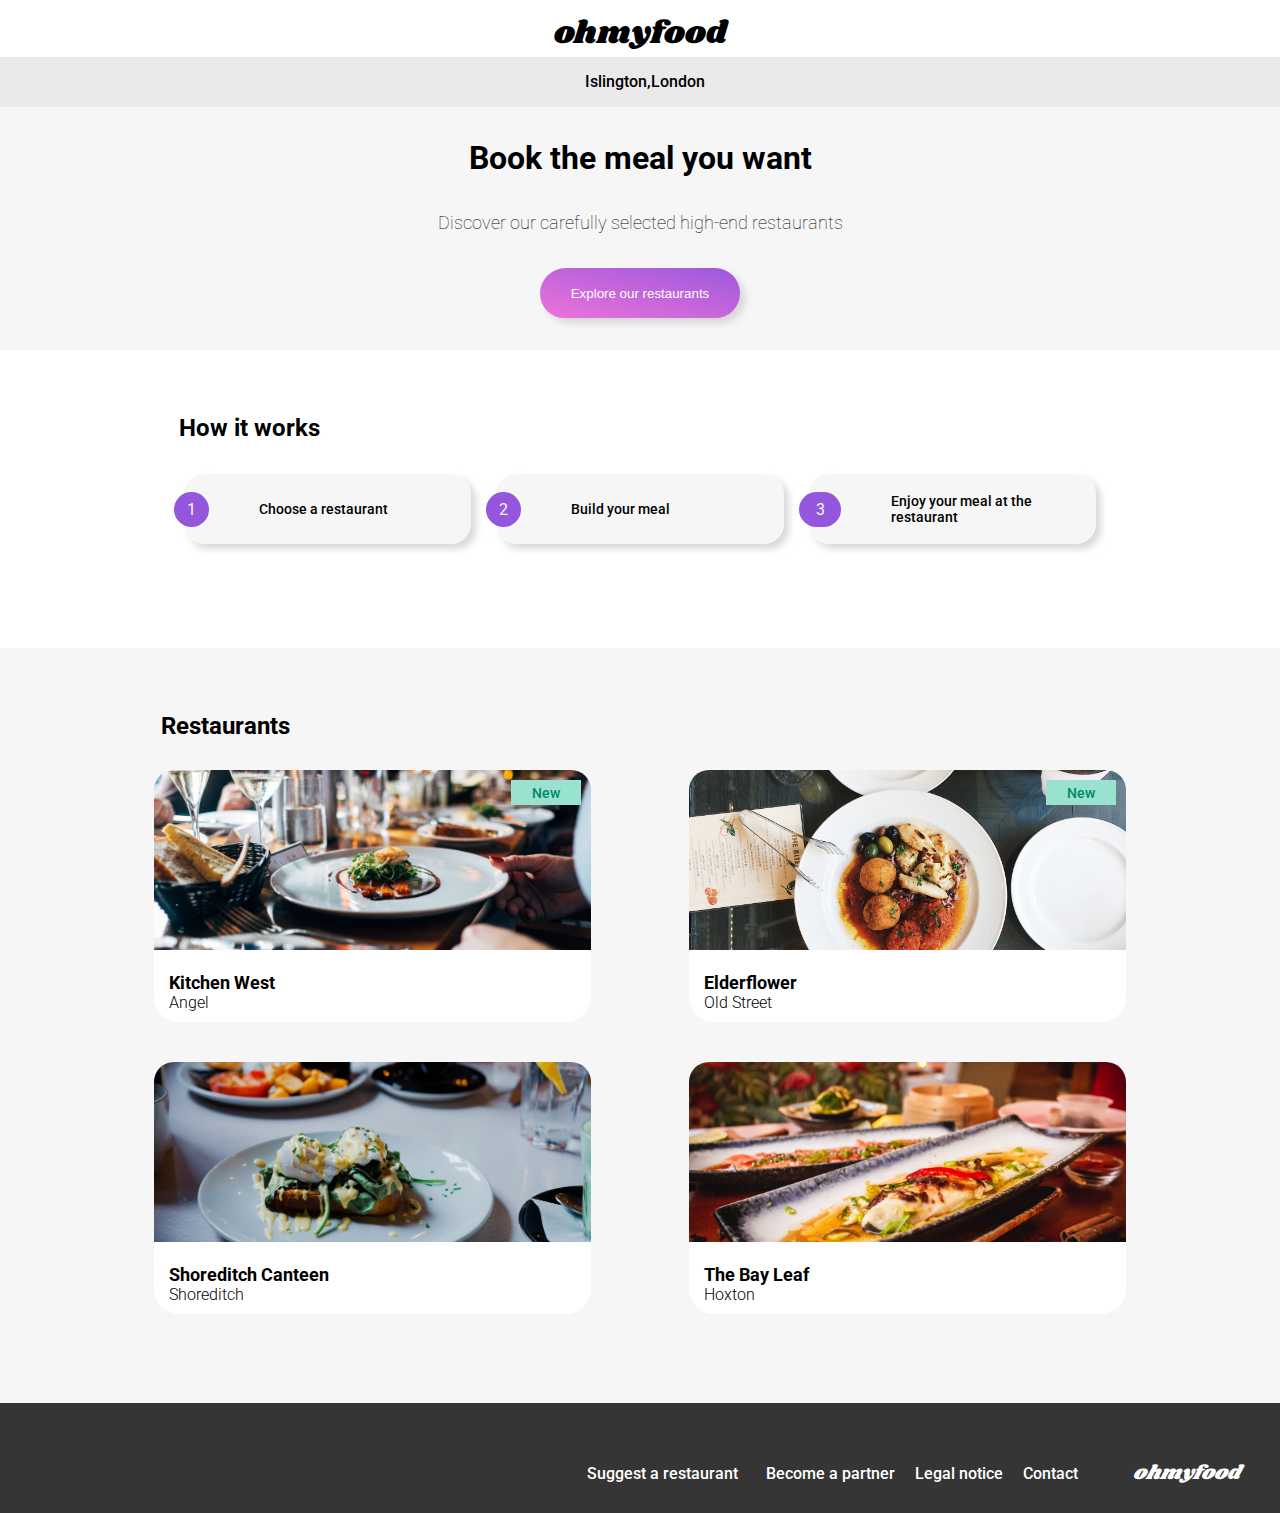
==== index.html @ 900056f0 "updated" ====
<!DOCTYPE html>
<html lang="en">
  <head>
    <meta charset="UTF-8" />
    <meta name="viewport" content="width=device-width, initial-scale=1.0" />
    <link
      rel="stylesheet"
      href="https://fonts.googleapis.com/css?family=Roboto"
    />
    <link
      rel="stylesheet"
      href="https://fonts.googleapis.com/css?family=Shrikhand"
    />
    <link
      rel="stylesheet"
      href="https://cdnjs.cloudflare.com/ajax/libs/font-awesome/6.2.1/css/all.min.css"
      integrity="sha512-MV7K8+y+gLIBoVD59lQIYicR65iaqukzvf/nwasF0nqhPay5w/9lJmVM2hMDcnK1OnMGCdVK+iQrJ7lzPJQd1w=="
      crossorigin="anonymous"
      referrerpolicy="no-referrer"
    />

    <link rel="stylesheet" href="./css/style.css" />
    <link rel="stylesheet" href="./css/common.css" />
    <title>ohmyfood</title>
  </head>
  <body>
    <div class = "loading-spinner"></div>
    <header>
      <h1 class="logo">ohmyfood</h1>
    </header>
    <section class="location-section">
      <div class="location">
        <i class="fa-solid fa-location-dot"></i>
        <h2>Islington,London</h2>
      </div>
    </section>
    <section class="explore-section">
      <div class="explore-content">
        <h1>Book the meal you want</h1>
        <p>Discover our carefully selected high-end restaurants</p>
        <a href="#restaurant">
          <button class="explore-button">Explore our restaurants</button></a>
      </div>
    </section>
    <section class="works">
      <h1>How it works</h1>
      <div class="how-it-works">
        <div class="how-it-works-button number-1">
          <i class="fa-solid fa-mobile-screen-button grey-icon"></i>
          <p>Choose a restaurant</p>
        </div>
        <div class="how-it-works-button number-2">
          <i class="fa-solid fa-list grey-icon"></i>
          <p>Build your meal</p>
        </div>
        <div class="how-it-works-button number-3">
          <i class="fa-solid fa-store store-icon"></i>
          <p>Enjoy your meal at the restaurant</p>
        </div>
      </div>
    </section>
    <section id="restaurant" class="restaurants-section">
      <h1>Restaurants</h1>
      <div class="cards-section">
        <div class="restaurants-cards">
          <a href="./restaurants/kitchen-west.html">
            <img
              class="card-img"
              src="./Img/images/restaurants/kitchen-west.jpg"
              alt="Kitchen-west image" />
            <span class="new-card">New</span>
            <div class="card-text">
              <div>
                <h2>Kitchen West</h2>
                <p>Angel</p>
              </div></a>
              <div class="heart-icon">
                <i class="fa-solid fa-heart fill-heart"></i>
                <i class="fa-regular fa-heart fill"></i>
              </div></div>
        </div>

        <div class="restaurants-cards">
          <a href="./restaurants/elder-flower.html">
            <img
              class="card-img"
              src="./Img/images/restaurants/elder-flower.jpg"
              alt="Elderflower image"
            />
            <span class="new-card">New</span>
            <div class="card-text">
              <div>
                <h2>Elderflower</h2>
                <p>Old Street</p>
              </div></a>
              <div class="heart-icon">
                <i class="fa-solid fa-heart fill-heart"></i>
                <i class="fa-regular fa-heart"></i>
              </div>
            </div>
          
        </div>

        <div class="restaurants-cards">
          <a href="./restaurants/shoreditch.html">
          <img
            class="card-img"
            src="./Img/images/restaurants/shoreditch.jpg"
            alt="Shoreditch image"
          />
          <div class="card-text">
            <div>
              <h2>Shoreditch Canteen</h2>
              <p>Shoreditch</p>
            </div></a>
            <div class="heart-icon">
              <i class="fa-solid fa-heart fill-heart"></i>
              <i class="fa-regular fa-heart"></i>
            </div>
          </div>
          
        </div>

        <div class="restaurants-cards">
          <a href="./restaurants/bay-leaf.html">
          <img
            class="card-img"
            src="./Img/images/restaurants/bay-leaf.jpg"
            alt="Bay-leaf image"
          />
          <div class="card-text">
            <div>
              <h2>The Bay Leaf</h2>
              <p>Hoxton</p>
            </div></a>
            <div class="heart-icon">
              <i class="fa-solid fa-heart fill-heart"></i>
              <i class="fa-regular fa-heart"></i>
            </div>
          </div>
        </div>
        
      </div>
    </section>
    <footer class="footer-section">
      <h2>ohmyfood</h2>
      <div class="footer-link">
        <a href="#"
          ><div class="icon-link">
            <i class="fa-solid fa-utensils white-icon"></i>
            <p>Suggest a restaurant</p>
          </div>
        </a>
        <a href="#">
          <div class="icon-link">
            <i class="fa-solid fa-handshake-angle white-icon"></i>
            <p>Become a partner</p>
          </div></a
        >
        <a href="#"> <p>Legal notice</p></a>
        <a href="mailto:someone@example.com"><p>Contact</p></a>
      </div>
    </footer>
  </body>
</html>
---- css/style.css ----
@keyframes rotate {
  0% {
    transform: rotate(0);
  }
  100% {
    transform: rotate(360deg);
  }
}
@keyframes spin {
  from {
    transform: rotate(0turn);
  }
  to {
    transform: rotate(1turn);
  }
}
@keyframes fade {
  0% {
    opacity: 1;
    visibility: visible;
  }
  50% {
    opacity: 0;
    visibility: hidden;
  }
  100% {
    opacity: 0;
    visibility: hidden;
  }
}
.loading-spinner {
  position: absolute;
  top: 0;
  left: 0;
  width: 100vw;
  height: 100vh;
  display: flex;
  align-items: center;
  justify-content: center;
  text-align: end;
  background-color: white;
  animation-duration: 3s;
  animation-delay: 0s;
  animation-iteration-count: 1;
  animation-name: fade;
  opacity: 0;
  visibility: hidden;
}

.loading-spinner:after {
  content: "";
  width: 150px;
  height: 150px;
  margin: auto;
  line-height: 150px;
  border-radius: 50%;
  font-size: 15px;
  background-color: white;
  text-align: center;
  border: 15px solid #9356dc;
  border-top: 15px solid #ff79da;
  opacity: 1;
  visibility: visible;
  animation: spin 3s linear infinite;
}

.location-section {
  height: 50px;
  background-color: #eaeaea;
}
.location-section .location {
  display: flex;
  flex-direction: row;
  justify-content: center;
  align-items: center;
  gap: 10px;
  padding-top: 15px;
}
.location-section .location h2 {
  font-family: "Roboto", serif;
  font-weight: 500;
  font-size: 16px;
}

.explore-section {
  background-color: #f6f6f6;
}
.explore-section .explore-content {
  display: flex;
  flex-direction: column;
  padding-top: 2rem;
  padding-bottom: 2rem;
  align-items: center;
  gap: 35px;
}
.explore-section p {
  text-align: center;
  font-weight: 100;
  font-size: 18px;
}
.explore-section .explore-button {
  width: 200px;
  height: 50px;
  border-radius: 75px 73px 71px 71px;
  box-shadow: 5px 5px 7px 0px rgba(204, 204, 204, 0.75);
  background: linear-gradient(193.33deg, #9356dc -11.44%, #ff79da 123.93%);
  border: none;
  color: white;
  font-weight: 500;
}
.explore-section .explore-button:hover {
  cursor: pointer;
  background: linear-gradient(200.64deg, #9356dc -5.2%, #ff79da 110.74%), linear-gradient(0deg, rgba(255, 255, 255, 0.15), rgba(255, 255, 255, 0.15));
  box-shadow: 0px 4px 15px 0px rgba(0, 0, 0, 0.35);
}

.works {
  padding-top: 25px;
}
.works h1 {
  font-weight: 700;
  font-size: 24px;
  padding-left: 25px;
}
.works .how-it-works {
  padding-top: 32px;
  padding-bottom: 40px;
  display: flex;
  flex-direction: column;
  gap: 35px;
  align-items: center;
  justify-content: center;
}
.works p {
  font-weight: 500;
  font-size: 16px;
}
.works .how-it-works-button {
  border-radius: 20px;
  box-shadow: 5px 5px 7px 0px rgba(204, 204, 204, 0.75);
  background: #f6f6f6;
  width: 75%;
  height: 70px;
  display: flex;
  align-items: center;
  padding-left: 10px;
  padding-right: 15px;
  gap: 25px;
}
.works .grey-icon {
  color: #7e7e7e;
}
.works .store-icon {
  color: #9356dc;
}
.works .number-1::before {
  content: "1";
  height: 35px;
  width: 35px;
  border-radius: 50px;
  background: #9356dc;
  display: flex;
  align-items: center;
  justify-content: center;
  right: 20px;
  position: relative;
  color: #f6f6f6;
}
.works .number-2::before {
  content: "2";
  height: 35px;
  width: 35px;
  border-radius: 50px;
  background: #9356dc;
  display: flex;
  align-items: center;
  justify-content: center;
  right: 20px;
  position: relative;
  color: #f6f6f6;
}
.works .number-3::before {
  content: "3";
  height: 35px;
  width: 47px;
  border-radius: 50px;
  background: #9356dc;
  display: flex;
  align-items: center;
  justify-content: center;
  right: 20px;
  position: relative;
  color: #f6f6f6;
}

.restaurants-section {
  padding: 25px 5px;
  background: #f6f6f6;
}
.restaurants-section h1 {
  padding-left: 18px;
  font-size: 24px;
  font-weight: 700;
}
.restaurants-section .cards-section {
  padding-top: 15px;
  padding-bottom: 25px;
  display: flex;
  flex-direction: column;
  gap: 20px;
  align-items: center;
  justify-content: center;
}
.restaurants-section .restaurants-cards {
  display: flex;
  flex-direction: column;
  gap: 8px;
  border-radius: 25px;
  background-color: white;
  width: 90%;
  position: relative;
}
.restaurants-section .card-img {
  width: 100%;
  height: 180px;
  object-fit: cover;
  border-top-left-radius: 20px;
  border-top-right-radius: 20px;
}
.restaurants-section .new-card {
  height: 25px;
  width: 70px;
  position: absolute;
  right: 10px;
  top: 10px;
  background: #99e2d0;
  color: #008766;
  display: flex;
  justify-content: center;
  align-items: center;
  font-size: 14px;
  font-weight: 500;
  border: none;
}
.restaurants-section .card-text {
  display: flex;
  justify-content: space-between;
  padding: 10px 15px;
}
.restaurants-section h2 {
  font-weight: 700;
  font-size: 18px;
}
.restaurants-section p {
  font-weight: 300;
  font-size: 16px;
}
.restaurants-section .fill-heart {
  position: relative;
  left: 20px;
  opacity: 0;
}
.restaurants-section .fill-heart:hover {
  cursor: pointer;
  opacity: 1;
  transition: 0.8s ease-in;
  background: -moz-linear-gradient(193.33deg, #9356dc -11.44%, #ff79da 123.93%);
  background: -webkit-linear-gradient(193.33deg, #9356dc -11.44%, #ff79da 123.93%);
  background: linear-gradient(193.33deg, #9356dc -11.44%, #ff79da 123.93%);
  -webkit-background-clip: text;
  -moz-background-clip: text;
  background-clip: text;
  -webkit-text-fill-color: transparent;
}

@media (min-width: 992px) {
  .works {
    padding: 5% 12%;
  }
  .works p {
    font-size: 14px;
  }
  .works .how-it-works {
    flex-direction: row;
    gap: 25px;
  }
  .works .how-it-works-button {
    width: 27%;
    gap: 15px;
  }
  .restaurants-section {
    padding: 5% 12%;
  }
  .restaurants-section h1 {
    padding-left: 7px;
  }
  .restaurants-section .cards-section {
    flex-direction: row;
    flex-wrap: wrap;
    gap: 40px;
    padding-top: 30px;
    justify-content: space-between;
  }
  .restaurants-section .restaurants-cards {
    width: 45%;
  }
}
---- css/common.css ----
* {
  margin: 0;
  padding: 0;
}

body {
  font-family: "Roboto", serif;
}

a {
  text-decoration: none;
  color: black;
}

header {
  box-shadow: 0px 10px 7px -6px rgba(0, 0, 0, 0.1);
  display: flex;
  align-items: center;
  padding: 0 30px;
}
header .logo {
  font-family: "Shrikhand", serif;
  padding-top: 10px;
  font-weight: 400;
  flex-grow: 2;
  text-align: center;
}

.footer-section {
  background-color: rgb(53, 53, 53);
  padding-bottom: 25px;
}
.footer-section h2 {
  font-family: "Shrikhand", serif;
  font-weight: 400;
  font-size: 20px;
  font-style: italic;
  color: white;
  padding-left: 35px;
  padding-top: 15px;
}
.footer-section p {
  font-size: 16px;
  font-weight: 500;
  color: white;
}
.footer-section a {
  text-decoration: none;
}
.footer-section .footer-link {
  display: flex;
  flex-direction: column;
  gap: 15px;
  padding-top: 15px;
  padding-left: 35px;
}
.footer-section .white-icon {
  color: white;
}
.footer-section .icon-link {
  display: flex;
  gap: 8px;
}

@media (min-width: 992px) {
  .footer-section {
    display: flex;
    flex-direction: row-reverse;
    gap: 20px;
    align-items: center;
    padding-right: 40px;
    padding-top: 40px;
  }
  .footer-section .footer-link {
    flex-direction: row;
    gap: 20px;
  }
}
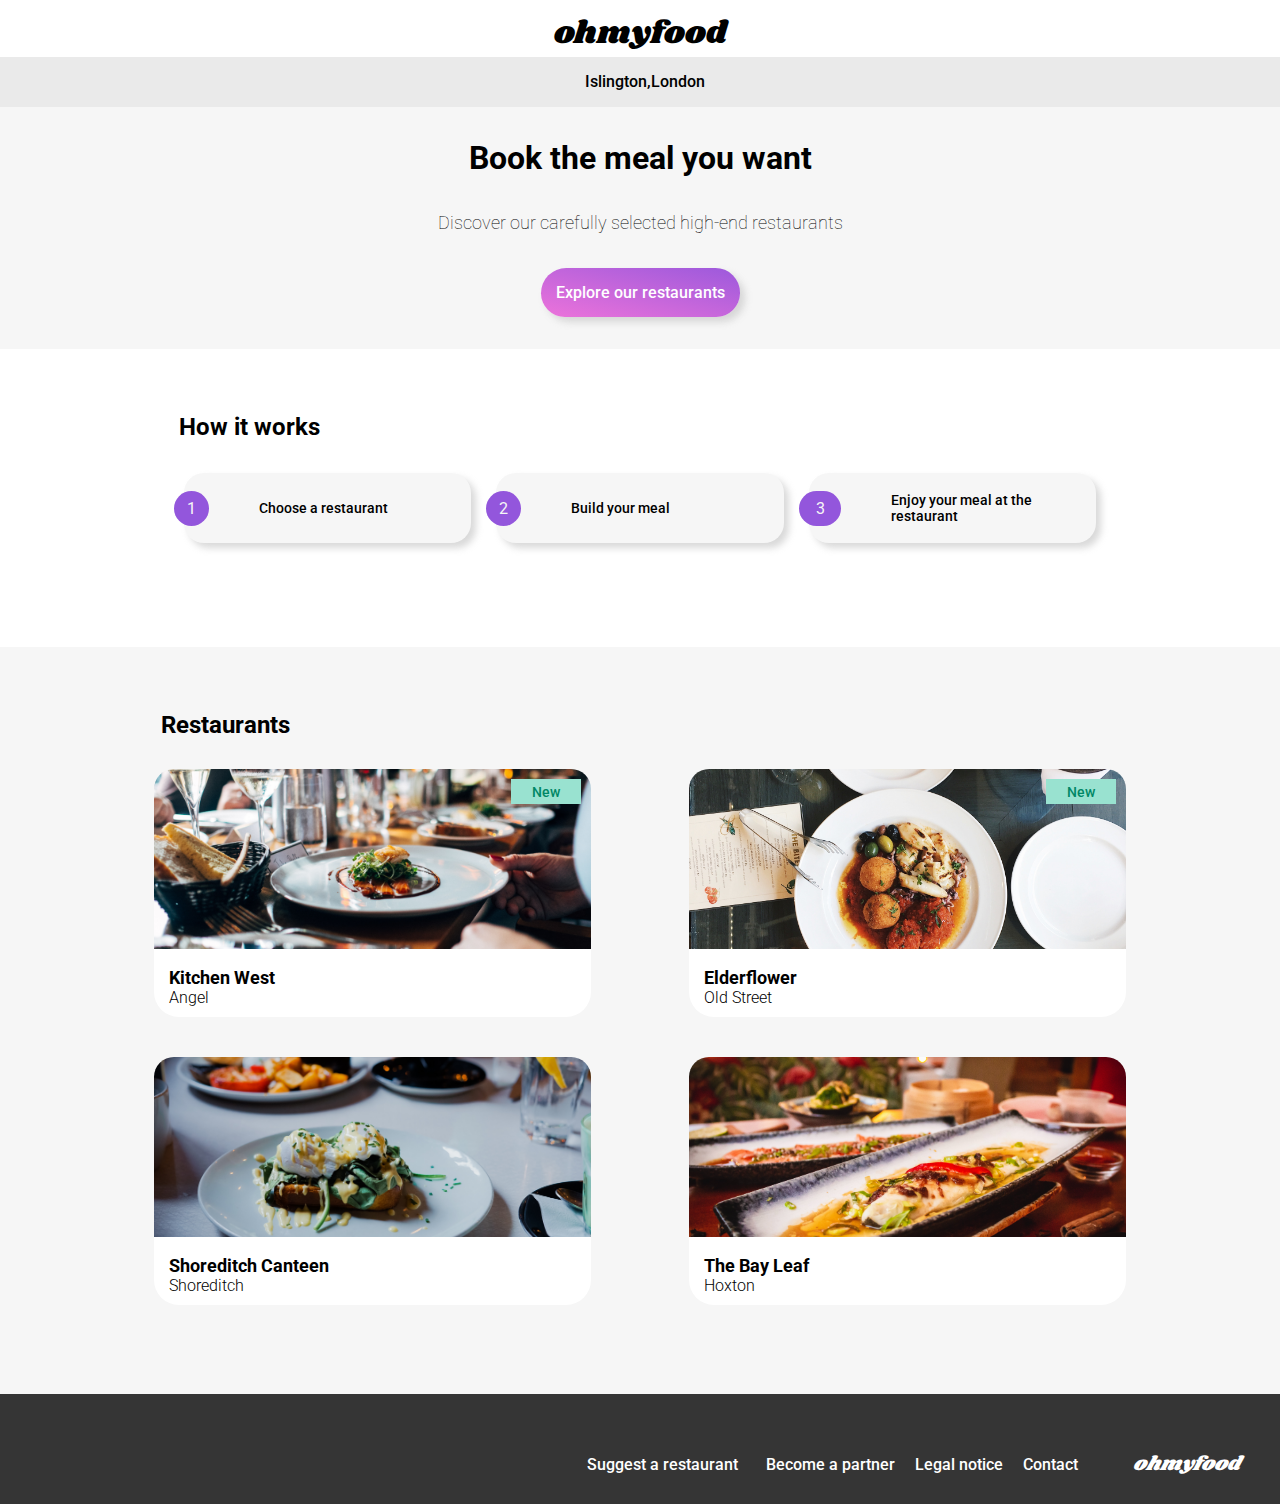
==== commit 4438fff2: "w3 validation error fix" ====
--- a/index.html
+++ b/index.html
@@ -24,7 +24,7 @@
     <title>ohmyfood</title>
   </head>
   <body>
-    <div class = "loading-spinner"></div>
+    <div class="loading-spinner"></div>
     <header>
       <h1 class="logo">ohmyfood</h1>
     </header>
@@ -38,8 +38,9 @@
       <div class="explore-content">
         <h1>Book the meal you want</h1>
         <p>Discover our carefully selected high-end restaurants</p>
-        <a href="#restaurant">
-          <button class="explore-button">Explore our restaurants</button></a>
+        <a class="explore-button" href="#restaurant">
+          Explore our restaurants</a
+        >
       </div>
     </section>
     <section class="works">
@@ -62,47 +63,46 @@
     <section id="restaurant" class="restaurants-section">
       <h1>Restaurants</h1>
       <div class="cards-section">
-        <div class="restaurants-cards">
-          <a href="./restaurants/kitchen-west.html">
-            <img
-              class="card-img"
-              src="./Img/images/restaurants/kitchen-west.jpg"
-              alt="Kitchen-west image" />
-            <span class="new-card">New</span>
-            <div class="card-text">
-              <div>
-                <h2>Kitchen West</h2>
-                <p>Angel</p>
-              </div></a>
-              <div class="heart-icon">
-                <i class="fa-solid fa-heart fill-heart"></i>
-                <i class="fa-regular fa-heart fill"></i>
-              </div></div>
-        </div>
+        <a href="./restaurants/kitchen-west.html" class="restaurants-cards">
+          <img
+            class="card-img"
+            src="./Img/images/restaurants/kitchen-west.jpg"
+            alt="Kitchen-west image"
+          />
+          <span class="new-card">New</span>
+          <div class="card-text">
+            <div>
+              <h2>Kitchen West</h2>
+              <p>Angel</p>
+            </div>
 
-        <div class="restaurants-cards">
-          <a href="./restaurants/elder-flower.html">
-            <img
-              class="card-img"
-              src="./Img/images/restaurants/elder-flower.jpg"
-              alt="Elderflower image"
-            />
-            <span class="new-card">New</span>
-            <div class="card-text">
-              <div>
-                <h2>Elderflower</h2>
-                <p>Old Street</p>
-              </div></a>
-              <div class="heart-icon">
-                <i class="fa-solid fa-heart fill-heart"></i>
-                <i class="fa-regular fa-heart"></i>
-              </div>
+            <div class="heart-icon">
+              <i class="fa-solid fa-heart fill-heart"></i>
+              <i class="fa-regular fa-heart fill"></i>
             </div>
-          
-        </div>
+          </div>
+        </a>
 
-        <div class="restaurants-cards">
-          <a href="./restaurants/shoreditch.html">
+        <a href="./restaurants/elder-flower.html" class="restaurants-cards">
+          <img
+            class="card-img"
+            src="./Img/images/restaurants/elder-flower.jpg"
+            alt="Elderflower image"
+          />
+          <span class="new-card">New</span>
+          <div class="card-text">
+            <div>
+              <h2>Elderflower</h2>
+              <p>Old Street</p>
+            </div>
+            <div class="heart-icon">
+              <i class="fa-solid fa-heart fill-heart"></i>
+              <i class="fa-regular fa-heart"></i>
+            </div>
+          </div>
+        </a>
+
+        <a class="restaurants-cards" href="./restaurants/shoreditch.html">
           <img
             class="card-img"
             src="./Img/images/restaurants/shoreditch.jpg"
@@ -112,17 +112,15 @@
             <div>
               <h2>Shoreditch Canteen</h2>
               <p>Shoreditch</p>
-            </div></a>
+            </div>
             <div class="heart-icon">
               <i class="fa-solid fa-heart fill-heart"></i>
               <i class="fa-regular fa-heart"></i>
             </div>
           </div>
-          
-        </div>
+        </a>
 
-        <div class="restaurants-cards">
-          <a href="./restaurants/bay-leaf.html">
+        <a class="restaurants-cards" href="./restaurants/bay-leaf.html">
           <img
             class="card-img"
             src="./Img/images/restaurants/bay-leaf.jpg"
@@ -132,14 +130,13 @@
             <div>
               <h2>The Bay Leaf</h2>
               <p>Hoxton</p>
-            </div></a>
+            </div>
             <div class="heart-icon">
               <i class="fa-solid fa-heart fill-heart"></i>
               <i class="fa-regular fa-heart"></i>
             </div>
           </div>
-        </div>
-        
+        </a>
       </div>
     </section>
     <footer class="footer-section">
--- a/css/style.css
+++ b/css/style.css
@@ -99,14 +99,13 @@
   font-size: 18px;
 }
 .explore-section .explore-button {
-  width: 200px;
-  height: 50px;
   border-radius: 75px 73px 71px 71px;
   box-shadow: 5px 5px 7px 0px rgba(204, 204, 204, 0.75);
   background: linear-gradient(193.33deg, #9356dc -11.44%, #ff79da 123.93%);
   border: none;
   color: white;
   font-weight: 500;
+  padding: 15px;
 }
 .explore-section .explore-button:hover {
   cursor: pointer;
